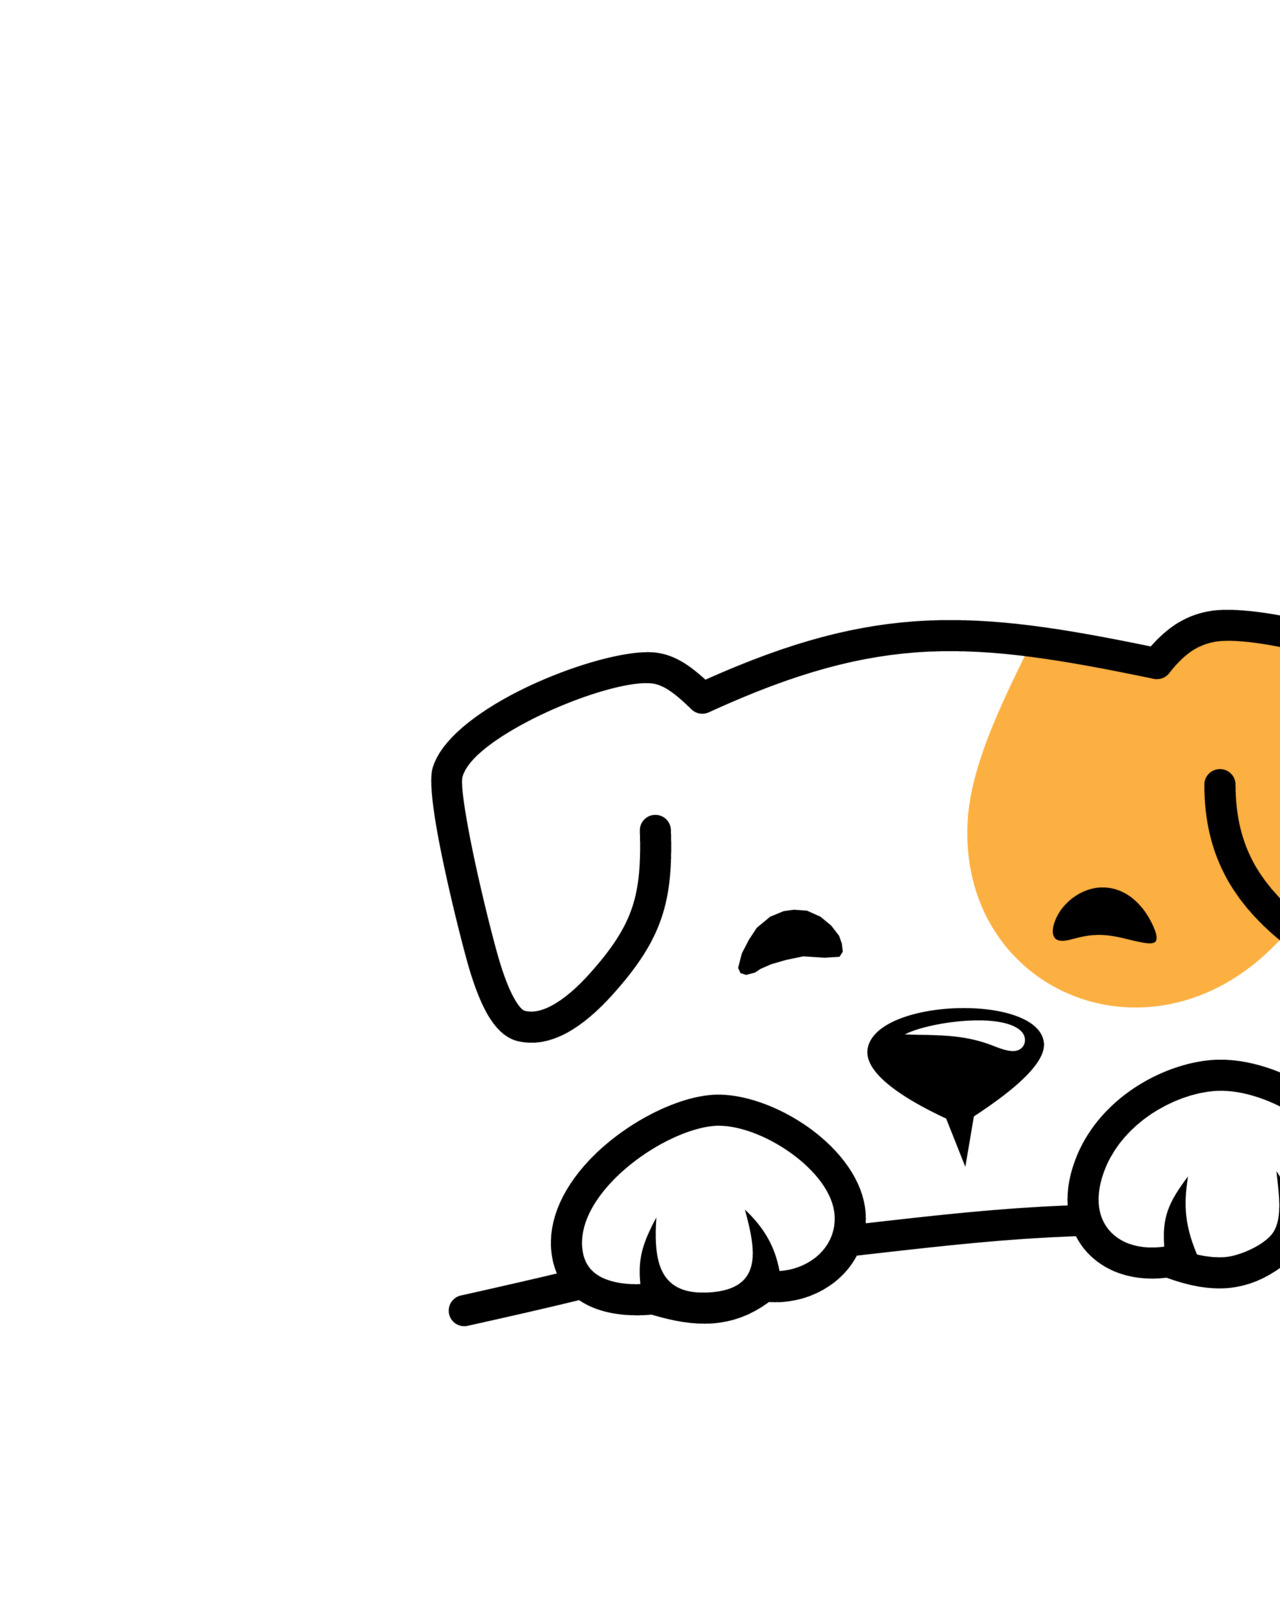
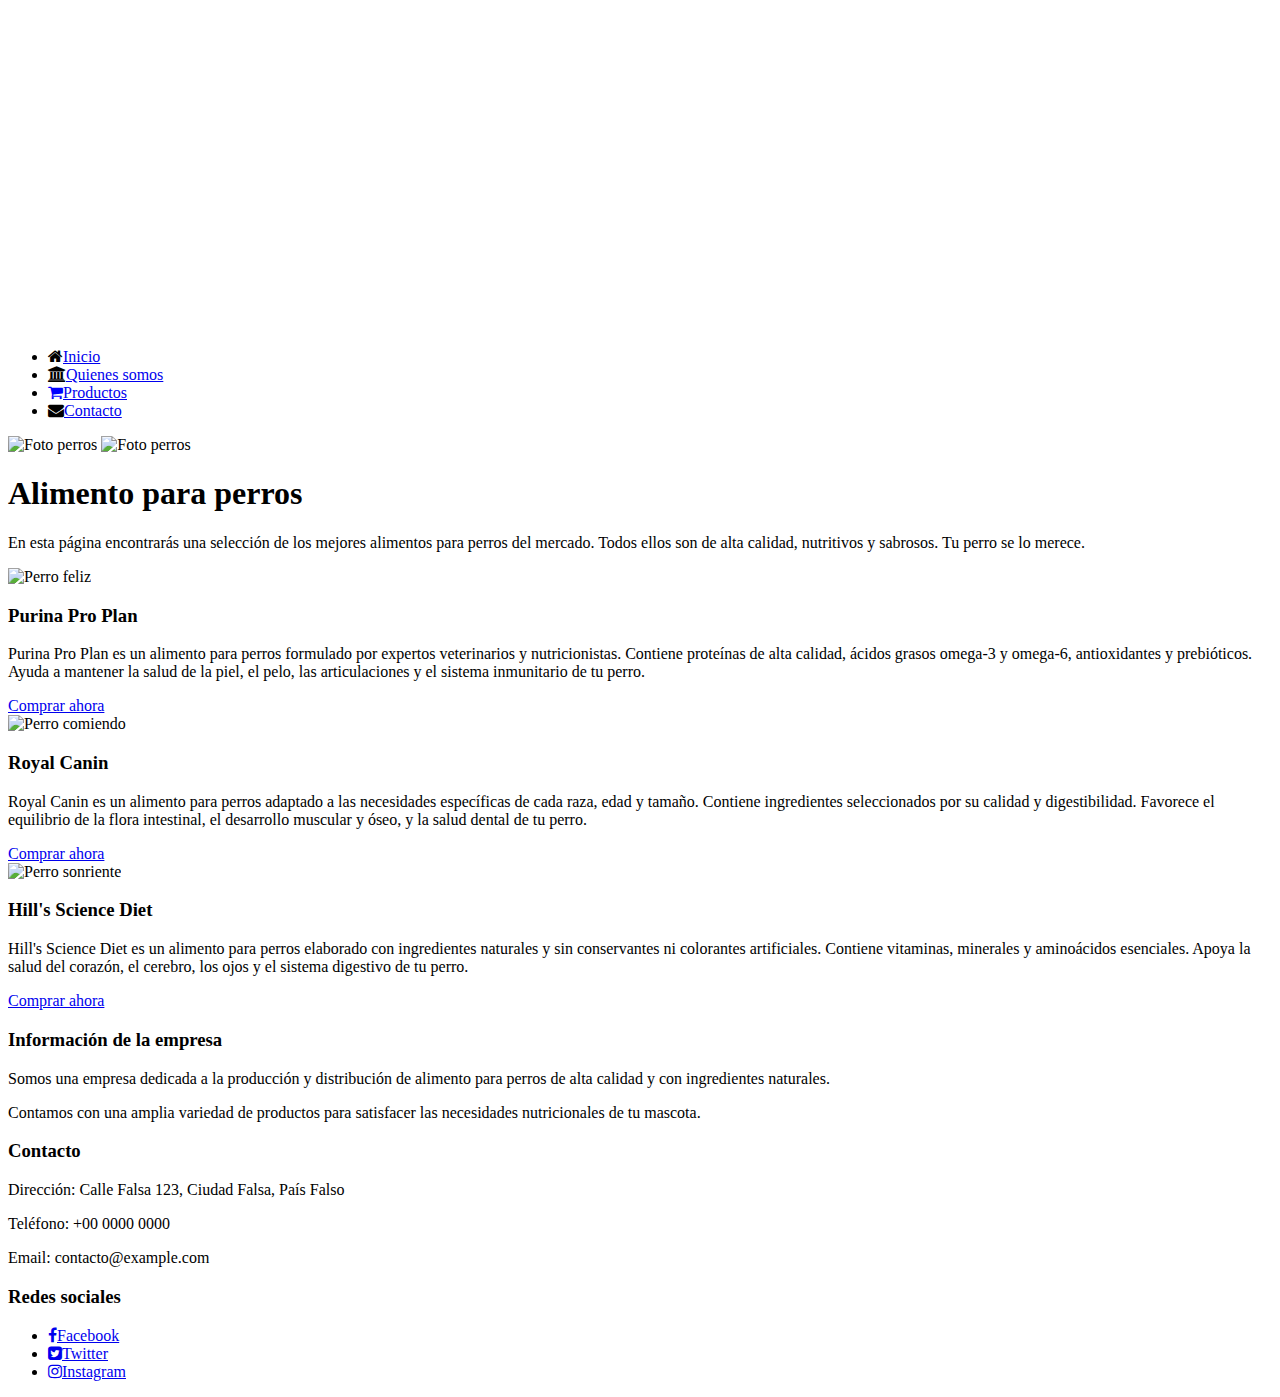
==== index.html @ a94dd07f "commit inicial" ====
<!DOCTYPE html>
<html lang="es">
<head>
    <meta charset="UTF-8">
    <meta http-equiv="X-UA-Compatible" content="IE=edge">
    <meta name="viewport" content="width=device-width, initial-scale=1.0">
    <link rel="stylesheet" href="https://cdnjs.cloudflare.com/ajax/libs/font-awesome/4.7.0/css/font-awesome.min.css">
    <link rel="stylesheet" href="css/styles.css">
    <title>Tienda de perros</title>
</head>
    <body>
        <header>
            <div class="logo">
              <img src="images/dog-logo.jpg" alt="Logo de la empresa">
            </div>
            <div class="menu">
              <nav>
                <ul>
                  <li><i class="fa fa-home"></i><a href="index.html">Inicio</a></li>
                  <li><i class="fa fa-institution"></i><a href="quienes.html">Quienes somos</a></li>
                  <li><i class="fa fa-shopping-cart" style="color:blue"></i><a href="productos.html">Productos</a></li>
                  <li><i class="fa fa-envelope"></i><a href="contacto.html">Contacto</a></li>
                </ul>
              </nav>
            </div>
        </header>

        <div class="slider">
            <img id ="slider" alt="Foto perros">
            <img id ="slider2" alt="Foto perros">
        </div>
        <div style="text-align:center">
            <span class="dot"></span>
            <span class="dot"></span>
            <span class="dot"></span>
            <span class="dot"></span>
            <span class="dot"></span>
        </div>        
        <div class="container">
            <h1>Alimento para perros</h1>
            <p>En esta página encontrarás una selección de los mejores alimentos para perros del mercado. Todos ellos son de alta calidad, nutritivos y sabrosos. Tu perro se lo merece.</p>
            <div class="card">
                <img src="https://cdn.pixabay.com/photo/2017/09/25/13/12/dog-2785074_960_720.jpg" alt="Perro feliz">
                <div class="info">
                    <h3>Purina Pro Plan</h3>
                    <p>Purina Pro Plan es un alimento para perros formulado por expertos veterinarios y nutricionistas. Contiene proteínas de alta calidad, ácidos grasos omega-3 y omega-6, antioxidantes y prebióticos. Ayuda a mantener la salud de la piel, el pelo, las articulaciones y el sistema inmunitario de tu perro.</p>
                    <a href="#">Comprar ahora</a>
                </div>
            </div>
            <div class="card">
                <img src="https://cdn.pixabay.com/photo/2016/02/19/15/46/labrador-retriever-1210559_960_720.jpg" alt="Perro comiendo">
                <div class="info">
                    <h3>Royal Canin</h3>
                    <p>Royal Canin es un alimento para perros adaptado a las necesidades específicas de cada raza, edad y tamaño. Contiene ingredientes seleccionados por su calidad y digestibilidad. Favorece el equilibrio de la flora intestinal, el desarrollo muscular y óseo, y la salud dental de tu perro.</p>
                    <a href="#">Comprar ahora</a>
                </div>
            </div>
            <div class="card">
                <img src="https://cdn.pixabay.com/photo/2018/05/07/10/48/husky-3380548_960_720.jpg" alt="Perro sonriente">
                <div class="info">
                    <h3>Hill's Science Diet</h3>
                    <p>Hill's Science Diet es un alimento para perros elaborado con ingredientes naturales y sin conservantes ni colorantes artificiales. Contiene vitaminas, minerales y aminoácidos esenciales. Apoya la salud del corazón, el cerebro, los ojos y el sistema digestivo de tu perro.</p>
                    <a href="#">Comprar ahora</a>
                </div>
            </div>
        </div>    
    </body>
    <footer class="footer">
        <div class="container">
          
          <div class="info">
            <h3>Información de la empresa</h3>
            <p>Somos una empresa dedicada a la producción y distribución de alimento para perros de alta calidad y con ingredientes naturales.</p>
            <p>Contamos con una amplia variedad de productos para satisfacer las necesidades nutricionales de tu mascota.</p>
          </div>
          <div class="contact">
            <h3>Contacto</h3>
            <p>Dirección: Calle Falsa 123, Ciudad Falsa, País Falso</p>
            <p>Teléfono: +00 0000 0000</p>
            <p>Email: contacto@example.com</p>
          </div>
          <div class="social">
            <h3>Redes sociales</h3>
            <ul>
              <li><a href="#"><i class="fa fa-facebook-f"></i>Facebook</a></li>
              <li><a href="#"><i class="fa fa-twitter-square"></i>Twitter</a></li>
              <li><a href="#"><i class="fa fa-instagram"></i>Instagram</a></li>
            </ul>
          </div>
        </div>
      </footer>
    <script src="js/slider.js"></script>
</html>
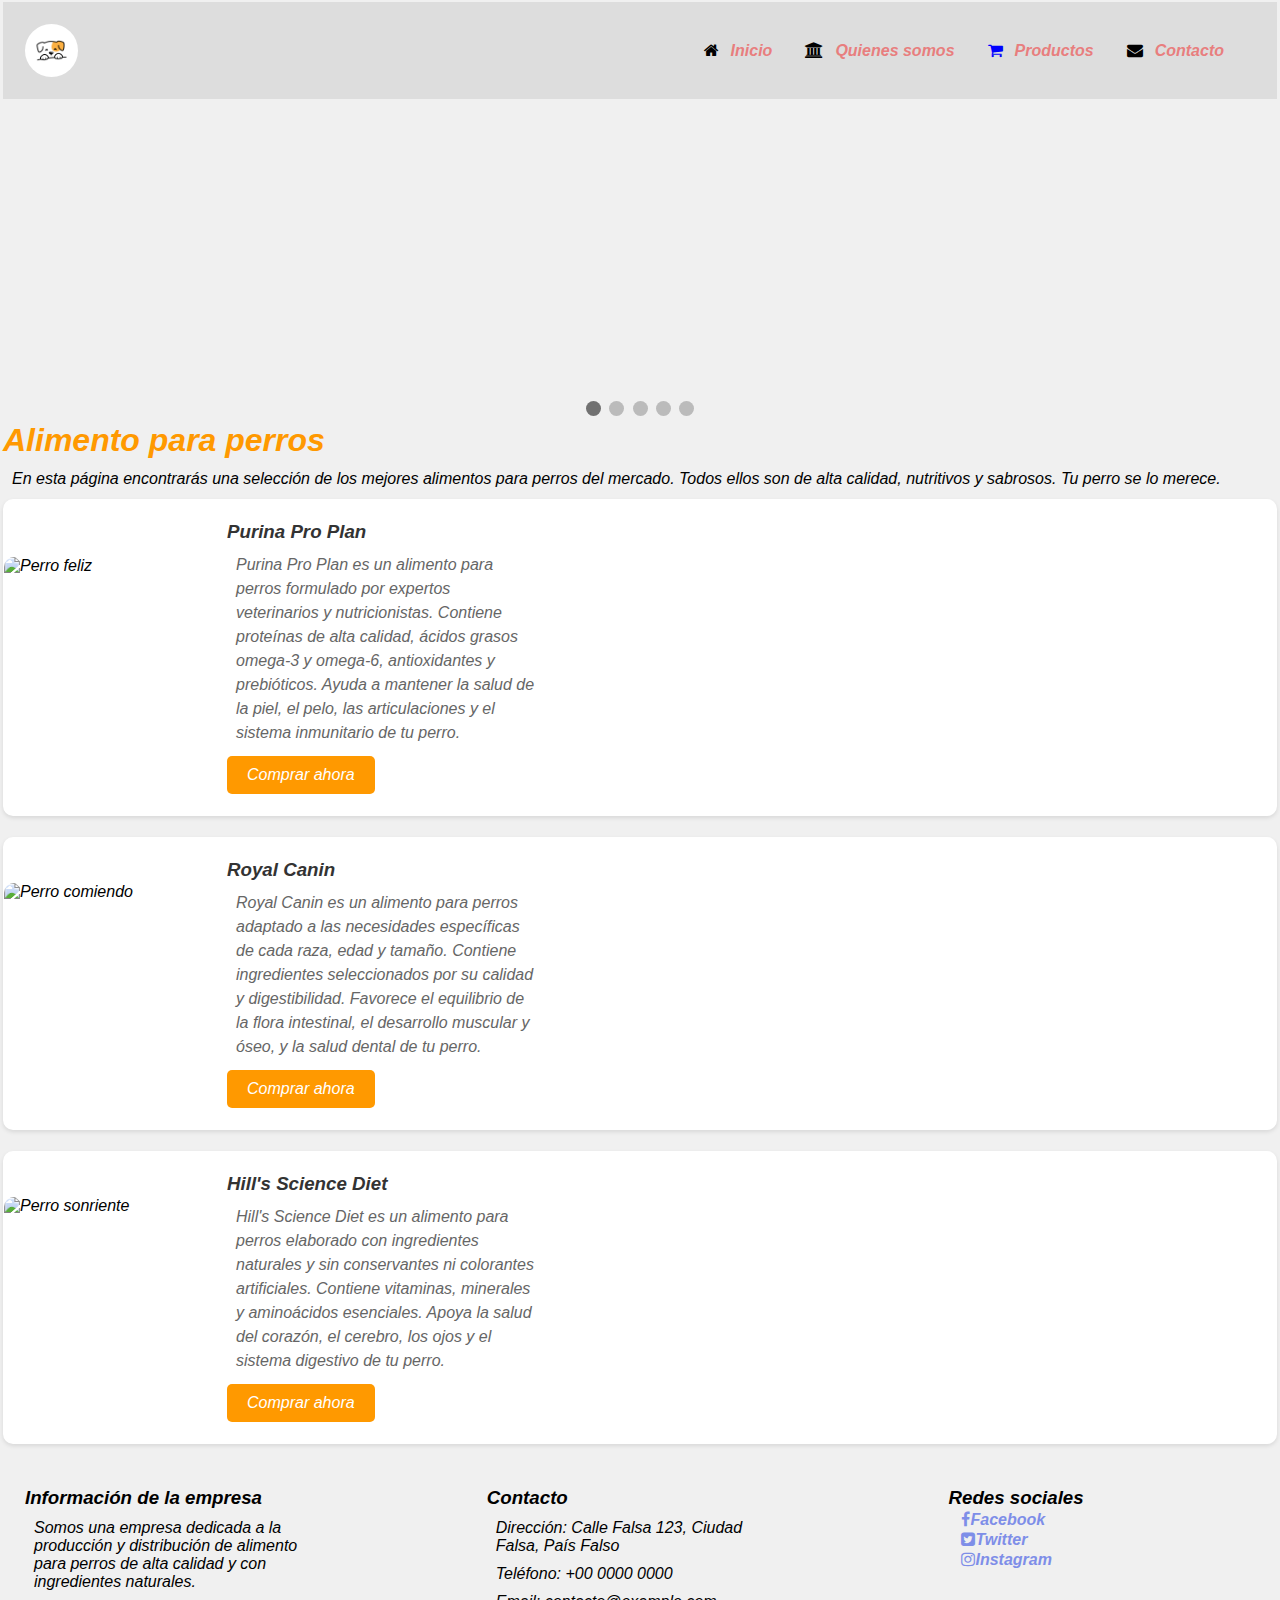
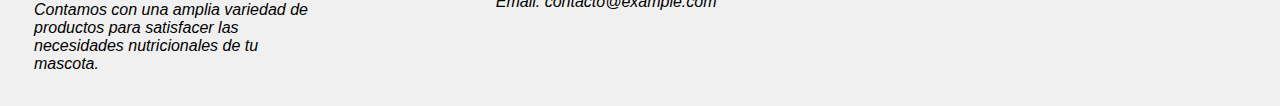
==== commit 30a7101c: "Update index.html" ====
--- a/index.html
+++ b/index.html
@@ -5,7 +5,7 @@
     <meta http-equiv="X-UA-Compatible" content="IE=edge">
     <meta name="viewport" content="width=device-width, initial-scale=1.0">
     <link rel="stylesheet" href="https://cdnjs.cloudflare.com/ajax/libs/font-awesome/4.7.0/css/font-awesome.min.css">
-    <link rel="stylesheet" href="css/styles.css">
+    <link rel="stylesheet" href="CSS/styles.css">
     <title>Tienda de perros</title>
 </head>
     <body>
@@ -89,5 +89,5 @@
           </div>
         </div>
       </footer>
-    <script src="js/slider.js"></script>
+    <script src="JS/slider.js"></script>
 </html>
--- a/CSS/styles.css
+++ b/CSS/styles.css
@@ -0,0 +1,293 @@
+/* Estilos General */
+
+:root {
+	--tranquil-blue: #6A8DA3;
+	--background-color: #F4F4F4;
+	--text-color: #2C2C2C;
+}  
+* {
+  margin: 1px;
+  padding:0px;
+  font-style: italic;
+}
+
+body {
+  font-family: Arial, sans-serif;
+  background-color: #F0F0F0;
+}
+h1 {
+  color: #FF9900;
+  text-align: center;
+}
+p {
+  margin: 10px;
+}
+/* Estilos para el header */
+header {
+	display: flex;
+	justify-content: space-between;
+	align-items: center;
+	background-color: #ddd;
+	padding: 20px;
+  }
+footer a{
+  color: #7e8ee8;
+  text-decoration: none;
+  font-weight: bold;
+  padding: 10px;
+}
+  
+  /* Estilos para el logo */
+.logo {
+	max-width: 150px;
+}
+  
+.logo img {
+	display: block;
+	width:35%;
+	border-radius: 50%;
+	height: auto;
+}
+  
+  /* Estilos para el menú de navegación */
+.menu nav ul {
+    list-style: none;
+    display: flex;
+}
+
+.menu nav li {
+    margin-right: 20px;
+}
+
+.menu nav a {
+    color: #e87e7e;
+    text-decoration: none;
+    font-weight: bold;
+    padding: 10px;
+    border-radius: 5px;
+}
+
+.menu nav a:hover {
+    background-color: #333;
+    color: #fff;
+    /* text-transform: uppercase; */
+}
+
+.container {
+    width: 100%;
+    margin: auto;
+}
+.card {
+    display: flex;
+    align-items: center;
+    background-color: white;
+    border-radius: 10px;
+    box-shadow: 0 2px 4px rgba(0,0,0,0.1);
+    margin-bottom: 20px;
+}
+.card img {
+    width: 200px;
+    height: 200px;
+    border-radius: 10px;
+}
+.card .info {
+    padding: 20px;
+}
+.card .info h3 {
+    color: #333333;
+    margin-bottom: 10px;
+}
+.card .info p {
+    color: #666666;
+    line-height: 1.5;
+}
+.card .info a {
+    display: inline-block;
+    padding: 10px 20px;
+    background-color: #FF9900;
+    color: white;
+    border-radius: 5px;
+    text-decoration: none;
+}
+.slider {
+    display:flex;
+    justify-content:center;
+    width: auto;
+    height: 300px;
+}
+.slider img {
+  width: 100%;
+  border-radius: 50%;
+}
+.dot {
+  cursor: pointer;
+  height: 15px;
+  width: 15px;
+  margin: 0 2px;
+  background-color: #bbb;
+  border-radius: 50%;
+  display: inline-block;
+  transition: background-color 0.6s ease;
+}
+.active, .dot:hover {
+  background-color: #717171;
+}
+.grid-container {
+  display: grid;
+  grid-template-columns: auto auto auto;
+  padding: 2px;
+}
+.grid-item {
+  background-color: rgba(255, 255, 255, 0.8);
+  border: 1px solid rgba(0, 0, 0, 0.8);
+  padding: 20px;
+  font-size: 30px;
+  text-align: center;
+}
+.footer {
+  background-color: #f0f0f0;
+  padding: 20px;
+}
+
+.container {
+  display: flex;
+  flex-wrap: wrap;
+  justify-content: space-between;
+}
+
+.info {
+  width: 25%;
+}
+
+.contact {
+  width: 25%;
+}
+
+.social {
+  width: 25%;
+}
+
+.social ul {
+  /* display: flex; */
+  list-style: none;
+}
+
+.social ul li {
+  margin-right: 10px;
+}
+
+.social ul li img {
+  width: 32px;
+}
+.quienesl {
+  padding: 20px;
+  float: left;
+  width:40%;
+  text-align: justify;
+}
+.quienesr {
+  padding: 20px;
+  float: right;
+  width: 40%;
+  text-align: center;
+}
+.quienesr img {
+  width: 50vh;
+}
+.ppal {
+  display: flex;
+}
+.contacto {
+  padding: 20px;
+  display: flex;
+}
+form {
+  margin: 0 auto;
+  width: 40%;
+  padding: 1em;
+  border: 1px solid #CCC;
+  border-radius: 1em;
+}
+
+ul {
+  list-style: none;
+  padding: 0;
+  margin: 0;
+}
+
+form li + li {
+  margin-top: 1em;
+}
+
+label {
+  display: inline-block;
+  width: 90px;
+  text-align: right;
+}
+
+input,
+textarea {
+  font: 1em sans-serif;
+  width: 60%;
+  box-sizing: border-box;
+  border: 1px solid #999;
+  border-radius: 4px;
+}
+
+input:focus,
+textarea:focus {
+  border-color: #000;
+}
+
+textarea {
+  vertical-align: top;
+  height: 7em;
+}
+
+.button {
+  padding-left: 90px; 
+}
+
+button {
+  margin-left: .5em;
+}
+.iframe {
+  padding: 20px;
+}
+
+@media only screen and (max-width: 1400px) {
+.quienesr {
+  padding: 20px;
+  width: 50%;
+  float: left;
+  text-align: center;
+}
+.quienesl {
+  padding: 20px;
+  width:100%;
+  text-align: justify;
+  
+}
+.ppal {
+  display: block;
+}
+}
+
+@media only screen and (max-width: 770px) {
+  .menu nav ul {
+    display: block;
+}
+.quienesr {
+  padding: 20px;
+  width: 100%;
+  text-align: center;
+}
+.quienesl {
+  padding: 20px;
+  width:100%;
+  text-align: justify;
+}
+.ppal {
+  display: block;
+}
+}
